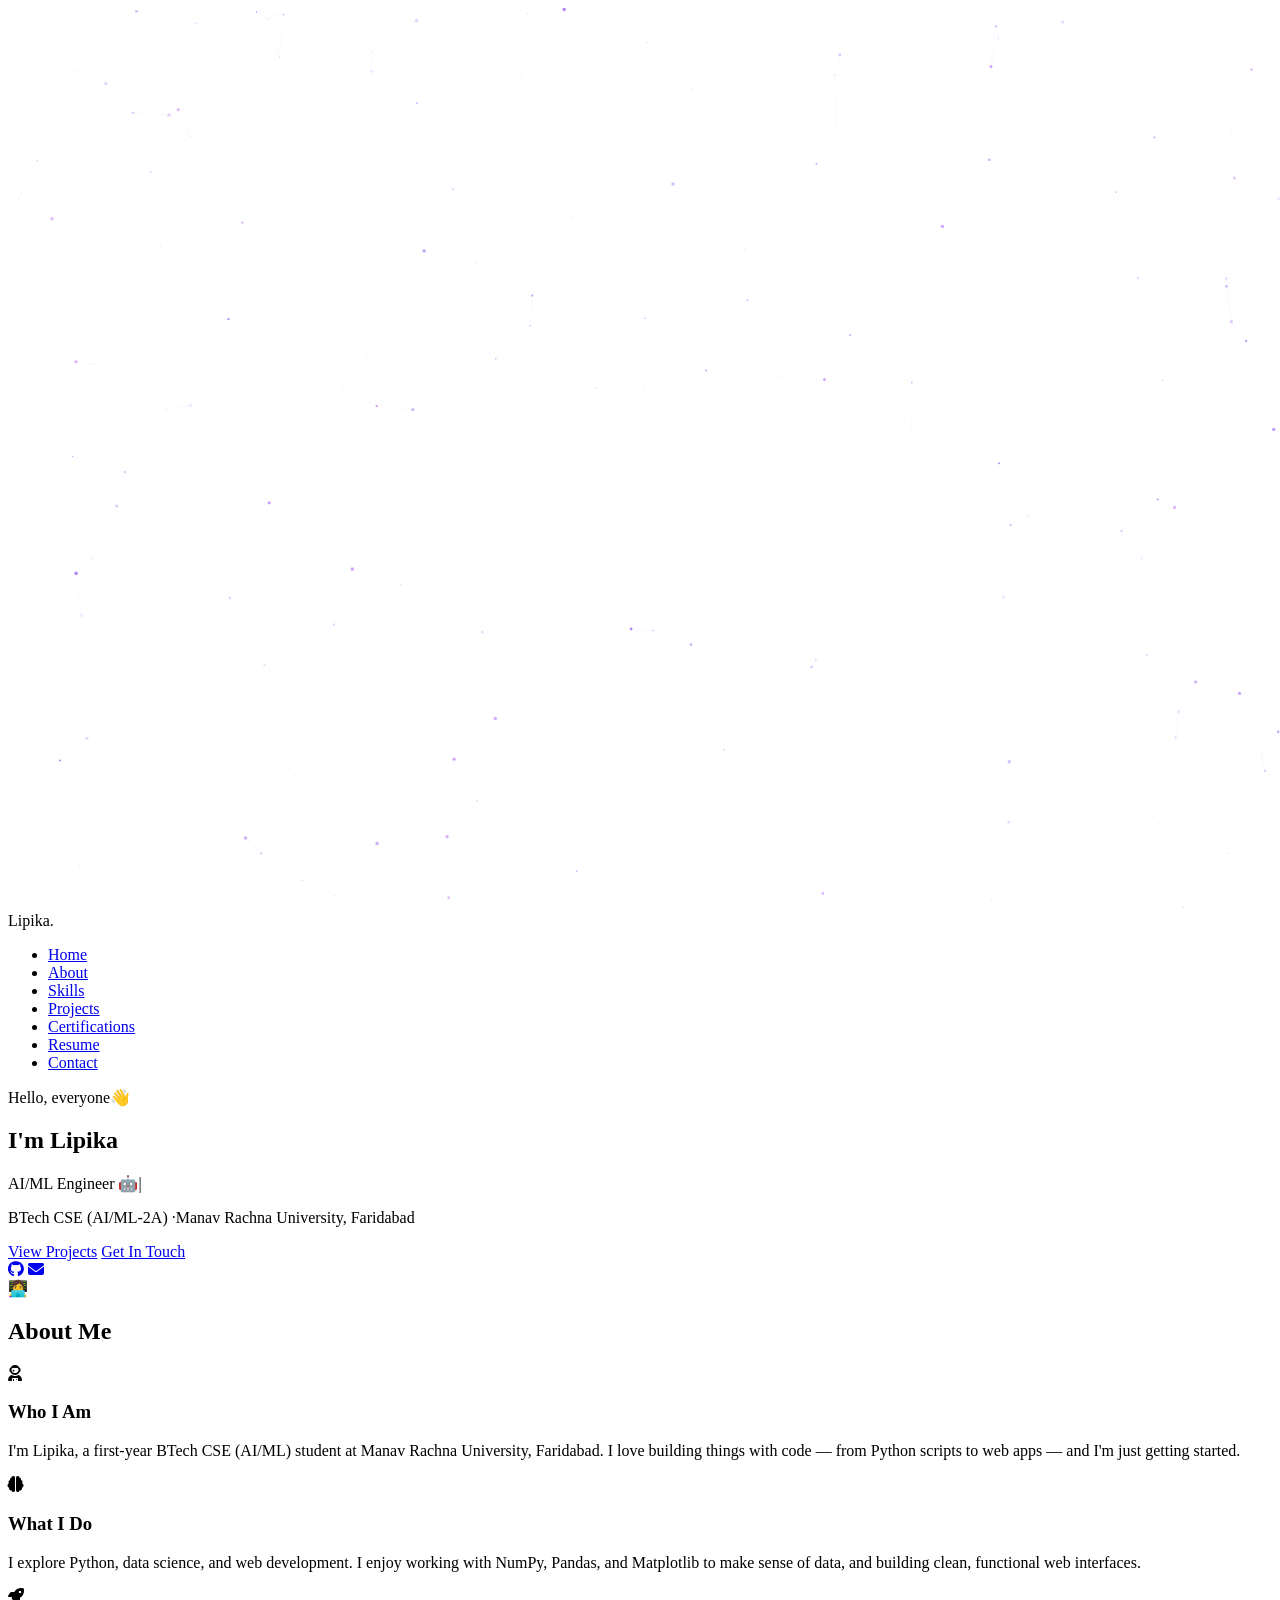
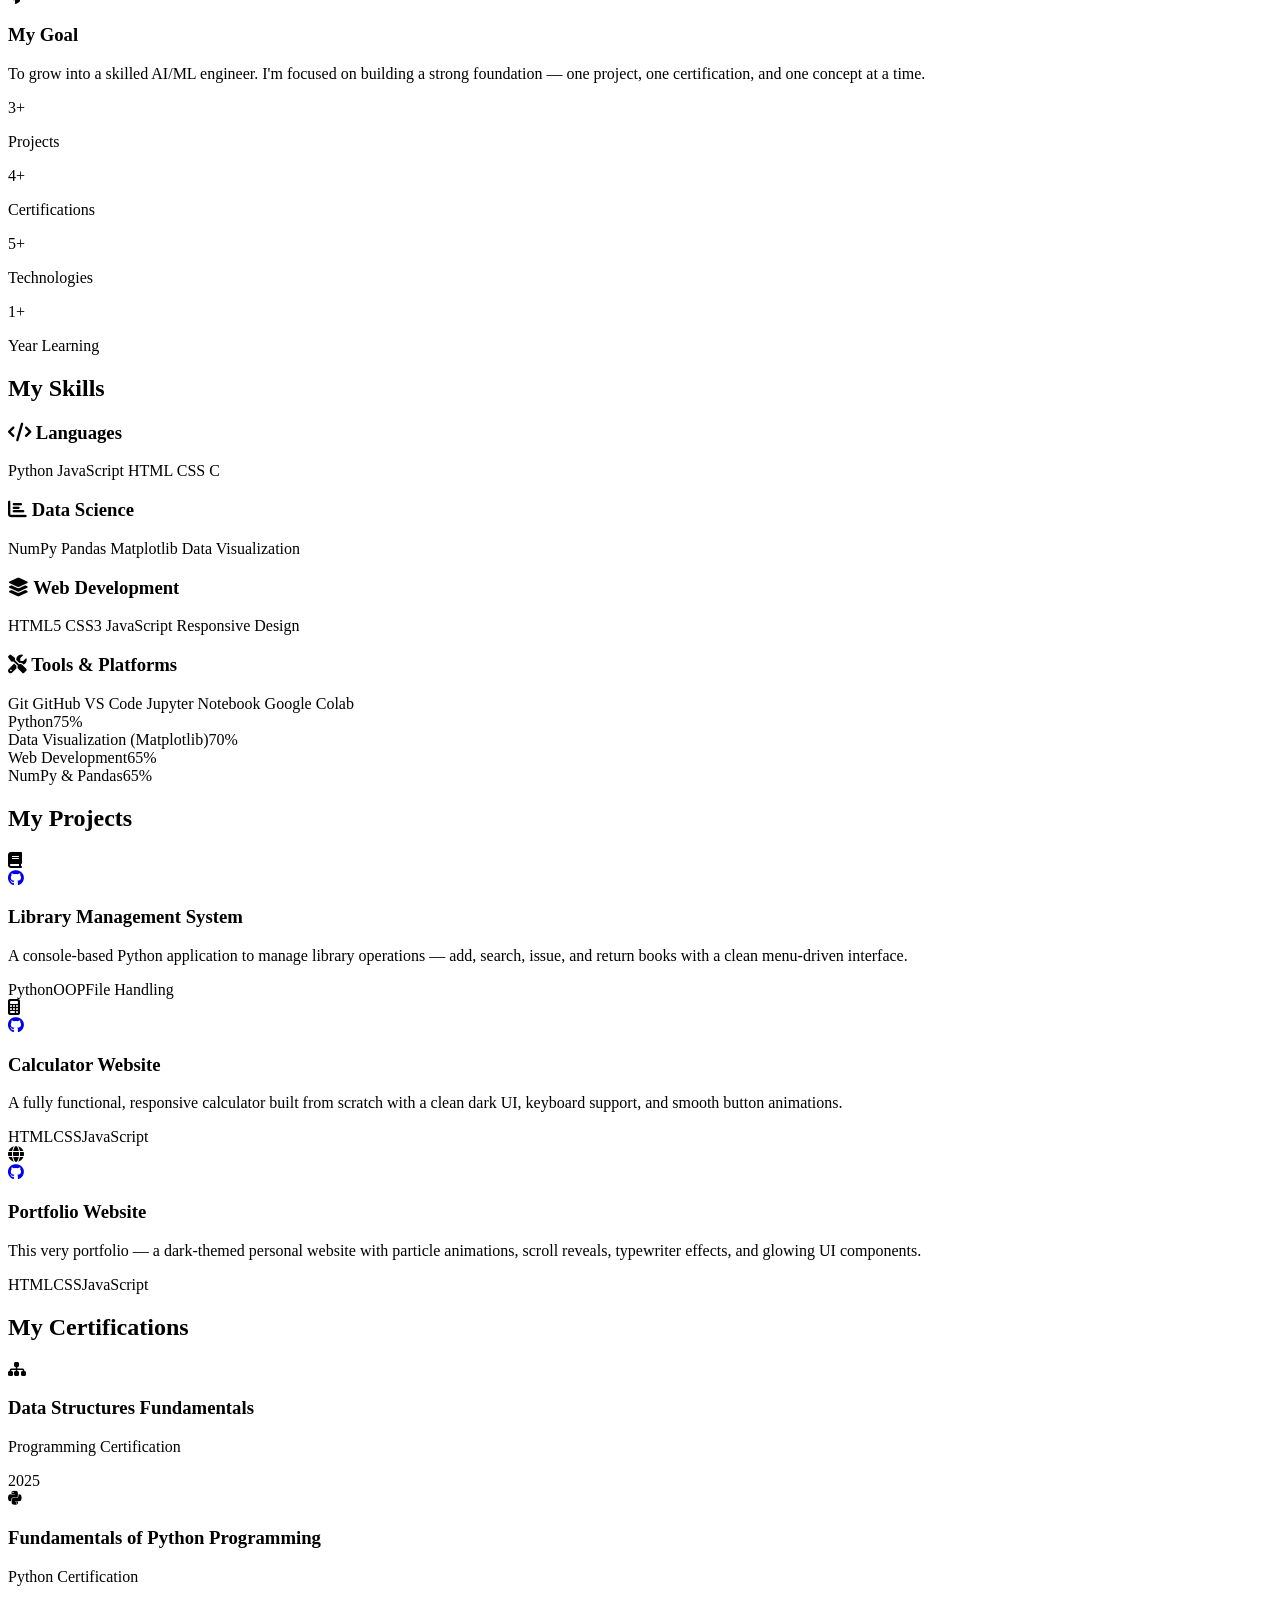
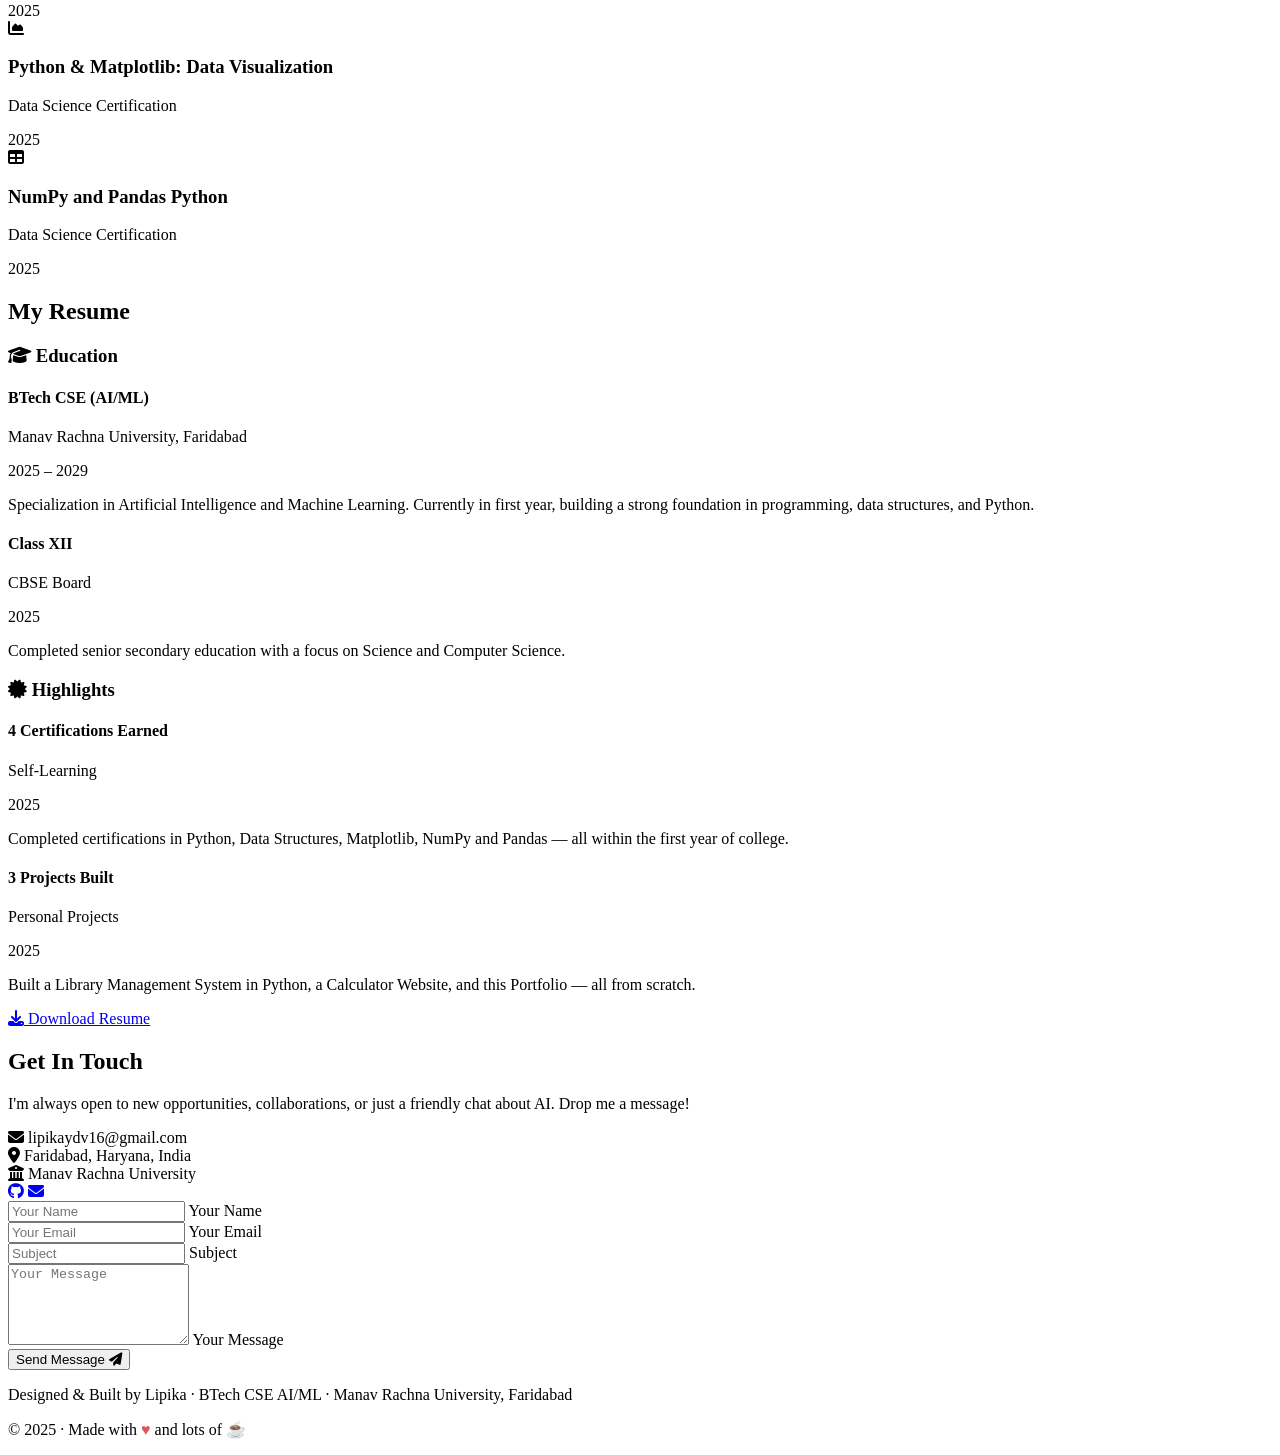
==== index.html.html @ 2e82f887 "Initial portfolio upload" ====
<!DOCTYPE html>
<html lang="en">
<head>
  <meta charset="UTF-8" />
  <meta name="viewport" content="width=device-width, initial-scale=1.0"/>
  <title>Lipika | AI/ML Developer</title>
  <link rel="stylesheet" href="style.css" />
  <link href="https://fonts.googleapis.com/css2?family=Space+Grotesk:wght@300;400;500;600;700&family=Fira+Code:wght@400;500&display=swap" rel="stylesheet"/>
  <link rel="stylesheet" href="https://cdnjs.cloudflare.com/ajax/libs/font-awesome/6.5.0/css/all.min.css"/>
</head>
<body>

  <!-- Particle Background -->
  <canvas id="particles"></canvas>

  <!-- Navbar -->
  <nav id="navbar">
    <div class="nav-logo">Lipika<span class="dot">.</span></div>
    <ul class="nav-links">
      <li><a href="#home">Home</a></li>
      <li><a href="#about">About</a></li>
      <li><a href="#skills">Skills</a></li>
      <li><a href="#projects">Projects</a></li>
      <li><a href="#certifications">Certifications</a></li>
      <li><a href="#resume">Resume</a></li>
      <li><a href="#contact">Contact</a></li>
    </ul>
    <div class="hamburger" id="hamburger">
      <span></span><span></span><span></span>
    </div>
  </nav>

  <!-- Home -->
  <section id="home">
    <div class="home-content">
      <p class="greeting">Hello, everyone👋</p>
      <h1 class="name">I'm <span class="highlight">Lipika</span></h1>
      <div class="typewriter-wrap">
        <span class="typewriter" id="typewriter"></span><span class="cursor">|</span>
      </div>
      <p class="sub-text">BTech CSE (AI/ML-2A) ·Manav Rachna University, Faridabad</p>
      <div class="home-btns">
        <a href="#projects" class="btn btn-glow">View Projects</a>
        <a href="#contact" class="btn btn-outline">Get In Touch</a>
      </div>
      <div class="social-links">
        <a href="https://github.com/lipikaydv-labs" target="_blank" rel="noopener" aria-label="GitHub"><i class="fab fa-github"></i></a>
        <a href="mailto:lipikaydv16@gmail.com" aria-label="Email"><i class="fas fa-envelope"></i></a>
      </div>
    </div>
    <div class="home-visual">
      <div class="avatar-ring">
        <div class="avatar-inner">
          <span class="avatar-emoji">👩‍💻</span>
        </div>
        <div class="orbit orbit-1"><div class="orbit-dot"></div></div>
        <div class="orbit orbit-2"><div class="orbit-dot"></div></div>
        <div class="orbit orbit-3"><div class="orbit-dot"></div></div>
      </div>
    </div>
  </section>

  <!-- About -->
  <section id="about">
    <div class="section-header">
      <h2>About <span class="highlight">Me</span></h2>
      <div class="underline"></div>
    </div>
    <div class="about-grid">
      <div class="about-card glass">
        <div class="about-icon"><i class="fas fa-user-astronaut"></i></div>
        <h3>Who I Am</h3>
        <p>I'm Lipika, a first-year BTech CSE (AI/ML) student at Manav Rachna University, Faridabad. I love building things with code — from Python scripts to web apps — and I'm just getting started.</p>
      </div>
      <div class="about-card glass">
        <div class="about-icon"><i class="fas fa-brain"></i></div>
        <h3>What I Do</h3>
        <p>I explore Python, data science, and web development. I enjoy working with NumPy, Pandas, and Matplotlib to make sense of data, and building clean, functional web interfaces.</p>
      </div>
      <div class="about-card glass">
        <div class="about-icon"><i class="fas fa-rocket"></i></div>
        <h3>My Goal</h3>
        <p>To grow into a skilled AI/ML engineer. I'm focused on building a strong foundation — one project, one certification, and one concept at a time.</p>
      </div>
    </div>
    <div class="stats-row">
      <div class="stat-item">
        <span class="stat-num" data-target="3">0</span><span>+</span>
        <p>Projects</p>
      </div>
      <div class="stat-item">
        <span class="stat-num" data-target="4">0</span><span>+</span>
        <p>Certifications</p>
      </div>
      <div class="stat-item">
        <span class="stat-num" data-target="5">0</span><span>+</span>
        <p>Technologies</p>
      </div>
      <div class="stat-item">
        <span class="stat-num" data-target="1">0</span><span>+</span>
        <p>Year Learning</p>
      </div>
    </div>
  </section>

  <!-- Skills -->
  <section id="skills">
    <div class="section-header">
      <h2>My <span class="highlight">Skills</span></h2>
      <div class="underline"></div>
    </div>
    <div class="skills-container">
      <div class="skill-category glass">
        <h3><i class="fas fa-code"></i> Languages</h3>
        <div class="skill-tags">
          <span class="tag">Python</span>
          <span class="tag">JavaScript</span>
          <span class="tag">HTML</span>
          <span class="tag">CSS</span>
          <span class="tag">C</span>
        </div>
      </div>
      <div class="skill-category glass">
        <h3><i class="fas fa-chart-bar"></i> Data Science</h3>
        <div class="skill-tags">
          <span class="tag">NumPy</span>
          <span class="tag">Pandas</span>
          <span class="tag">Matplotlib</span>
          <span class="tag">Data Visualization</span>
        </div>
      </div>
      <div class="skill-category glass">
        <h3><i class="fas fa-layer-group"></i> Web Development</h3>
        <div class="skill-tags">
          <span class="tag">HTML5</span>
          <span class="tag">CSS3</span>
          <span class="tag">JavaScript</span>
          <span class="tag">Responsive Design</span>
        </div>
      </div>
      <div class="skill-category glass">
        <h3><i class="fas fa-tools"></i> Tools & Platforms</h3>
        <div class="skill-tags">
          <span class="tag">Git</span>
          <span class="tag">GitHub</span>
          <span class="tag">VS Code</span>
          <span class="tag">Jupyter Notebook</span>
          <span class="tag">Google Colab</span>
        </div>
      </div>
    </div>
    <div class="skill-bars">
      <div class="bar-item">
        <div class="bar-label"><span>Python</span><span>75%</span></div>
        <div class="bar-track"><div class="bar-fill" data-width="75"></div></div>
      </div>
      <div class="bar-item">
        <div class="bar-label"><span>Data Visualization (Matplotlib)</span><span>70%</span></div>
        <div class="bar-track"><div class="bar-fill" data-width="70"></div></div>
      </div>
      <div class="bar-item">
        <div class="bar-label"><span>Web Development</span><span>65%</span></div>
        <div class="bar-track"><div class="bar-fill" data-width="65"></div></div>
      </div>
      <div class="bar-item">
        <div class="bar-label"><span>NumPy & Pandas</span><span>65%</span></div>
        <div class="bar-track"><div class="bar-fill" data-width="65"></div></div>
      </div>
    </div>
  </section>

  <!-- Projects -->
  <section id="projects">
    <div class="section-header">
      <h2>My <span class="highlight">Projects</span></h2>
      <div class="underline"></div>
    </div>
    <div class="projects-grid">

      <div class="project-card glass">
        <div class="project-top">
          <i class="fas fa-book project-icon"></i>
          <div class="project-links">
            <a href="https://github.com/lipikaydv-labs" target="_blank" rel="noopener" aria-label="GitHub"><i class="fab fa-github"></i></a>
          </div>
        </div>
        <h3>Library Management System</h3>
        <p>A console-based Python application to manage library operations — add, search, issue, and return books with a clean menu-driven interface.</p>
        <div class="project-tags">
          <span>Python</span><span>OOP</span><span>File Handling</span>
        </div>
      </div>

      <div class="project-card glass">
        <div class="project-top">
          <i class="fas fa-calculator project-icon"></i>
          <div class="project-links">
            <a href="https://github.com/lipikaydv-labs" target="_blank" rel="noopener" aria-label="GitHub"><i class="fab fa-github"></i></a>
          </div>
        </div>
        <h3>Calculator Website</h3>
        <p>A fully functional, responsive calculator built from scratch with a clean dark UI, keyboard support, and smooth button animations.</p>
        <div class="project-tags">
          <span>HTML</span><span>CSS</span><span>JavaScript</span>
        </div>
      </div>

      <div class="project-card glass">
        <div class="project-top">
          <i class="fas fa-globe project-icon"></i>
          <div class="project-links">
            <a href="https://github.com/lipikaydv-labs" target="_blank" rel="noopener" aria-label="GitHub"><i class="fab fa-github"></i></a>
          </div>
        </div>
        <h3>Portfolio Website</h3>
        <p>This very portfolio — a dark-themed personal website with particle animations, scroll reveals, typewriter effects, and glowing UI components.</p>
        <div class="project-tags">
          <span>HTML</span><span>CSS</span><span>JavaScript</span>
        </div>
      </div>

    </div>
  </section>

  <!-- Certifications -->
  <section id="certifications">
    <div class="section-header">
      <h2>My <span class="highlight">Certifications</span></h2>
      <div class="underline"></div>
    </div>
    <div class="cert-grid">

      <div class="cert-card glass">
        <div class="cert-badge"><i class="fas fa-sitemap"></i></div>
        <div class="cert-info">
          <h3>Data Structures Fundamentals</h3>
          <p>Programming Certification</p>
          <span class="cert-year">2025</span>
        </div>
      </div>

      <div class="cert-card glass">
        <div class="cert-badge"><i class="fab fa-python"></i></div>
        <div class="cert-info">
          <h3>Fundamentals of Python Programming</h3>
          <p>Python Certification</p>
          <span class="cert-year">2025</span>
        </div>
      </div>

      <div class="cert-card glass">
        <div class="cert-badge"><i class="fas fa-chart-area"></i></div>
        <div class="cert-info">
          <h3>Python & Matplotlib: Data Visualization</h3>
          <p>Data Science Certification</p>
          <span class="cert-year">2025</span>
        </div>
      </div>

      <div class="cert-card glass">
        <div class="cert-badge"><i class="fas fa-table"></i></div>
        <div class="cert-info">
          <h3>NumPy and Pandas Python</h3>
          <p>Data Science Certification</p>
          <span class="cert-year">2025</span>
        </div>
      </div>

    </div>
  </section>

  <!-- Resume -->
  <section id="resume">
    <div class="section-header">
      <h2>My <span class="highlight">Resume</span></h2>
      <div class="underline"></div>
    </div>
    <div class="resume-content">
      <div class="resume-col">
        <h3 class="resume-col-title"><i class="fas fa-graduation-cap"></i> Education</h3>
        <div class="timeline">
          <div class="timeline-item glass">
            <div class="timeline-dot"></div>
            <h4>BTech CSE (AI/ML)</h4>
            <p class="timeline-place">Manav Rachna University, Faridabad</p>
            <span class="timeline-year">2025 – 2029</span>
            <p>Specialization in Artificial Intelligence and Machine Learning. Currently in first year, building a strong foundation in programming, data structures, and Python.</p>
          </div>
          <div class="timeline-item glass">
            <div class="timeline-dot"></div>
            <h4>Class XII</h4>
            <p class="timeline-place">CBSE Board</p>
            <span class="timeline-year">2025</span>
            <p>Completed senior secondary education with a focus on Science and Computer Science.</p>
          </div>
        </div>
      </div>
      <div class="resume-col">
        <h3 class="resume-col-title"><i class="fas fa-certificate"></i> Highlights</h3>
        <div class="timeline">
          <div class="timeline-item glass">
            <div class="timeline-dot"></div>
            <h4>4 Certifications Earned</h4>
            <p class="timeline-place">Self-Learning</p>
            <span class="timeline-year">2025</span>
            <p>Completed certifications in Python, Data Structures, Matplotlib, NumPy and Pandas — all within the first year of college.</p>
          </div>
          <div class="timeline-item glass">
            <div class="timeline-dot"></div>
            <h4>3 Projects Built</h4>
            <p class="timeline-place">Personal Projects</p>
            <span class="timeline-year">2025</span>
            <p>Built a Library Management System in Python, a Calculator Website, and this Portfolio — all from scratch.</p>
          </div>
        </div>
      </div>
    </div>
    <div class="resume-download">
      <a href="#" class="btn btn-glow"><i class="fas fa-download"></i> Download Resume</a>
    </div>
  </section>

  <!-- Contact -->
  <section id="contact">
    <div class="section-header">
      <h2>Get In <span class="highlight">Touch</span></h2>
      <div class="underline"></div>
    </div>
    <div class="contact-wrapper">
      <div class="contact-info">
        <p class="contact-intro">I'm always open to new opportunities, collaborations, or just a friendly chat about AI. Drop me a message!</p>
        <div class="contact-items">
          <div class="contact-item glass">
            <i class="fas fa-envelope"></i>
            <span>lipikaydv16@gmail.com</span>
          </div>
          <div class="contact-item glass">
            <i class="fas fa-map-marker-alt"></i>
            <span>Faridabad, Haryana, India</span>
          </div>
          <div class="contact-item glass">
            <i class="fas fa-university"></i>
            <span>Manav Rachna University</span>
          </div>
        </div>
        <div class="contact-socials">
          <a href="https://github.com/lipikaydv-labs" target="_blank" rel="noopener" class="social-btn" aria-label="GitHub"><i class="fab fa-github"></i></a>
          <a href="mailto:lipikaydv16@gmail.com" class="social-btn" aria-label="Email"><i class="fas fa-envelope"></i></a>
        </div>
      </div>
      <form class="contact-form glass" id="contactForm">
        <div class="form-group">
          <input type="text" placeholder="Your Name" required />
          <label>Your Name</label>
        </div>
        <div class="form-group">
          <input type="email" placeholder="Your Email" required />
          <label>Your Email</label>
        </div>
        <div class="form-group">
          <input type="text" placeholder="Subject" />
          <label>Subject</label>
        </div>
        <div class="form-group">
          <textarea rows="5" placeholder="Your Message" required></textarea>
          <label>Your Message</label>
        </div>
        <button type="submit" class="btn btn-glow full-width">Send Message <i class="fas fa-paper-plane"></i></button>
      </form>
    </div>
  </section>

  <!-- Footer -->
  <footer>
    <p>Designed & Built by <span class="highlight">Lipika</span> · BTech CSE AI/ML · Manav Rachna University, Faridabad</p>
    <p class="footer-sub">© 2025 · Made with <span style="color:#e25555">♥</span> and lots of ☕</p>
  </footer>

  <script src="script.js"></script>
</body>
</html>
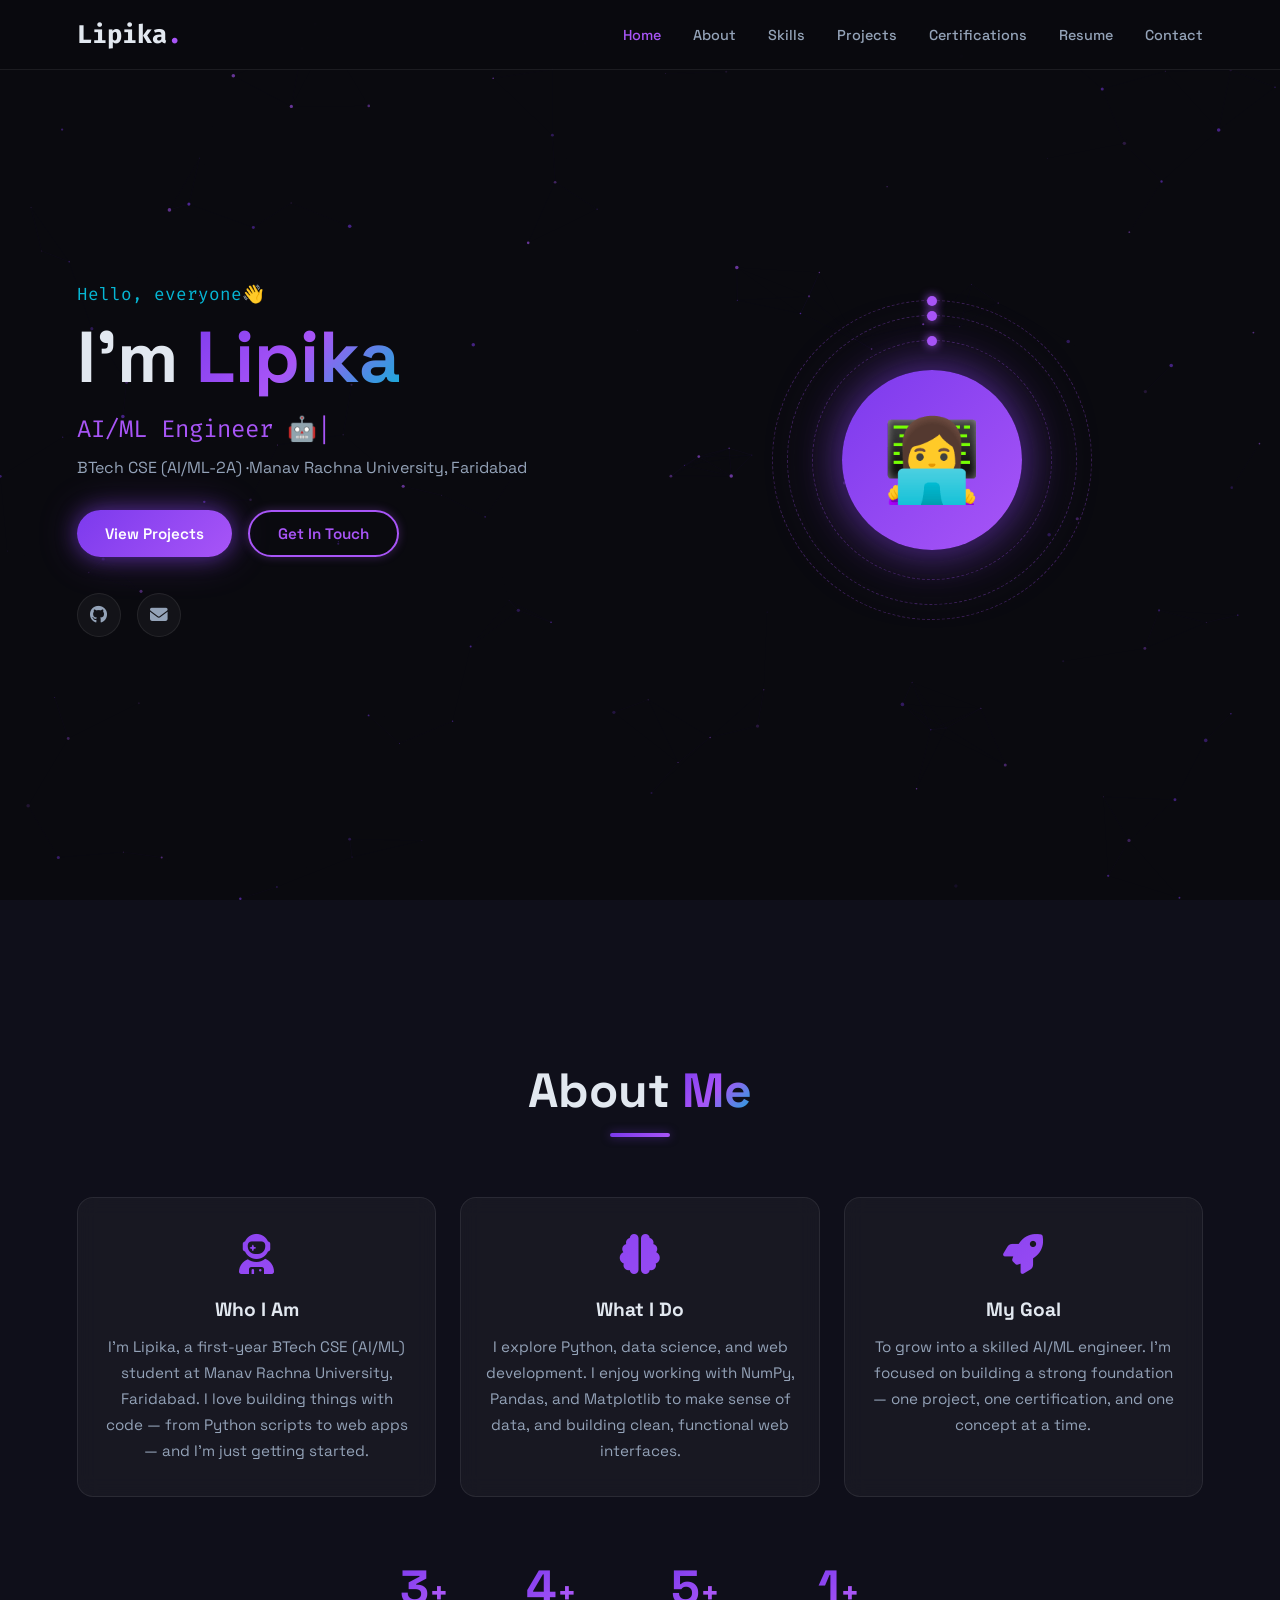
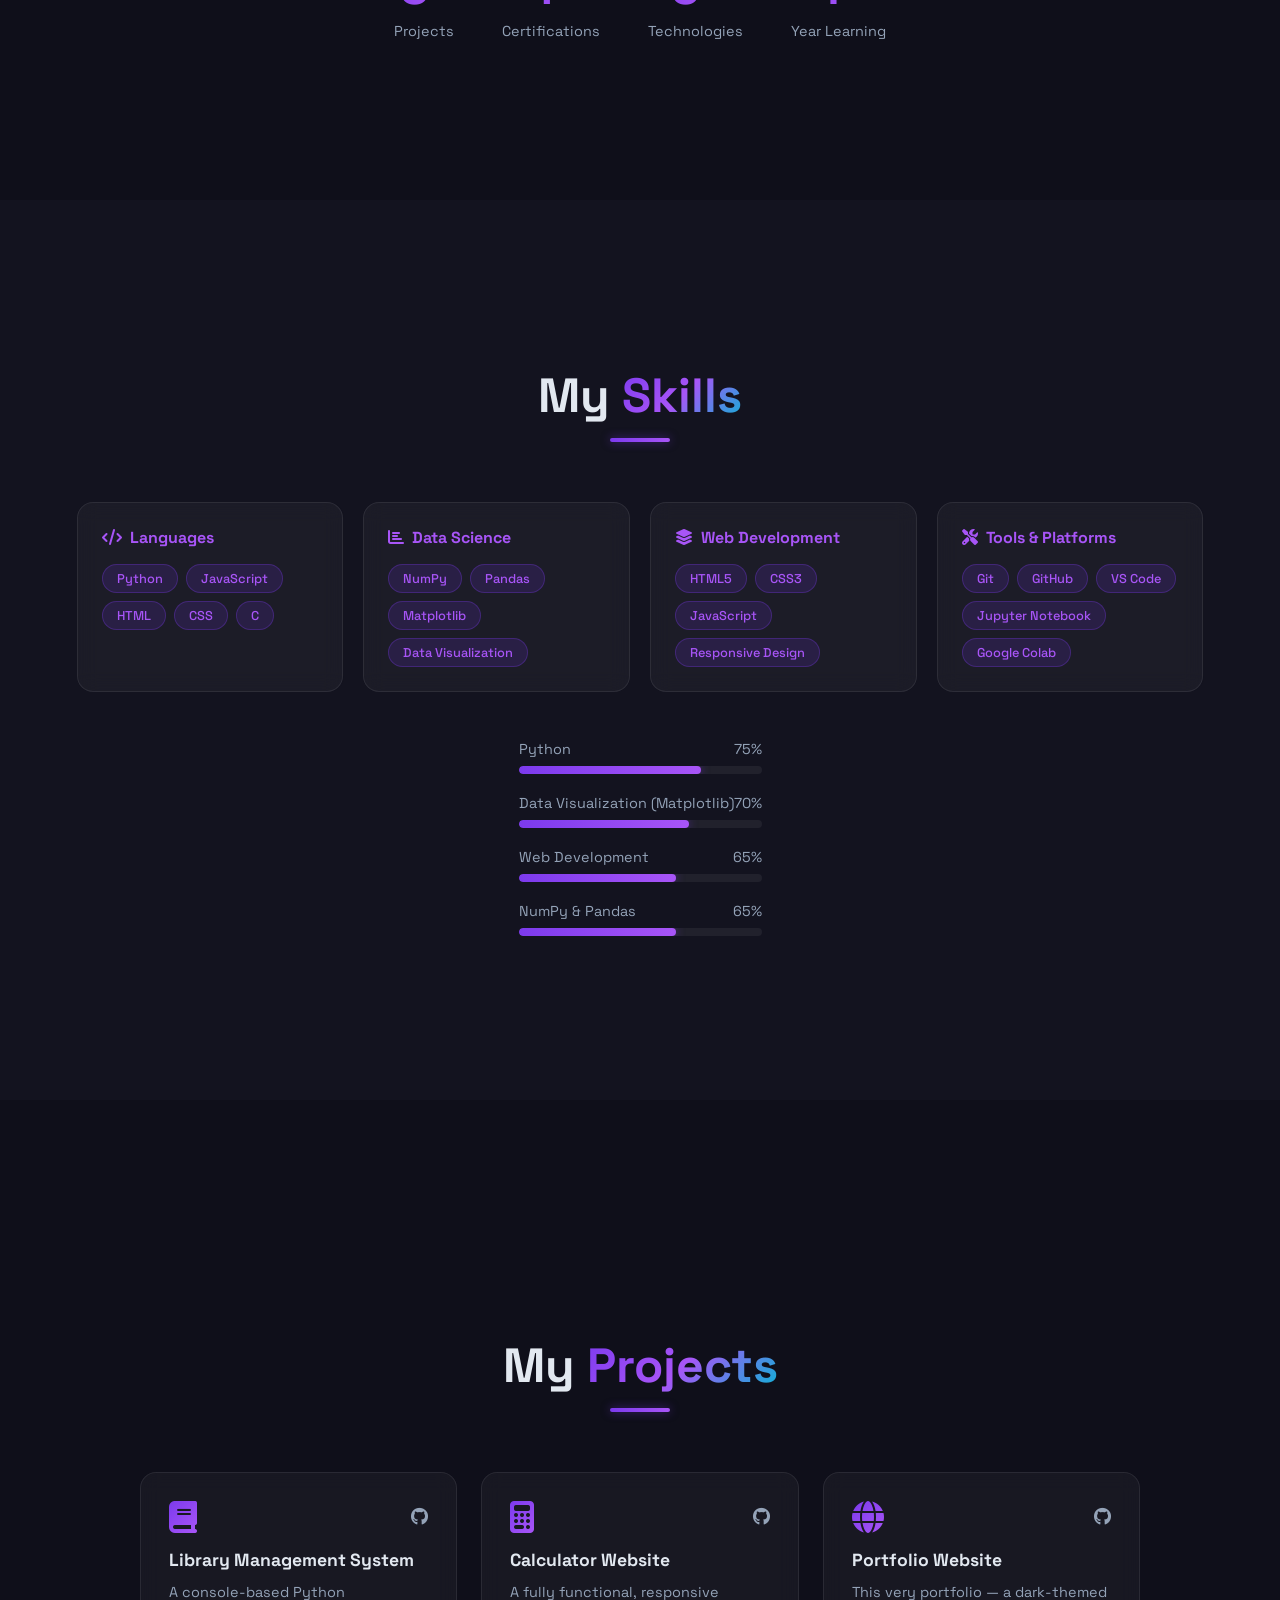
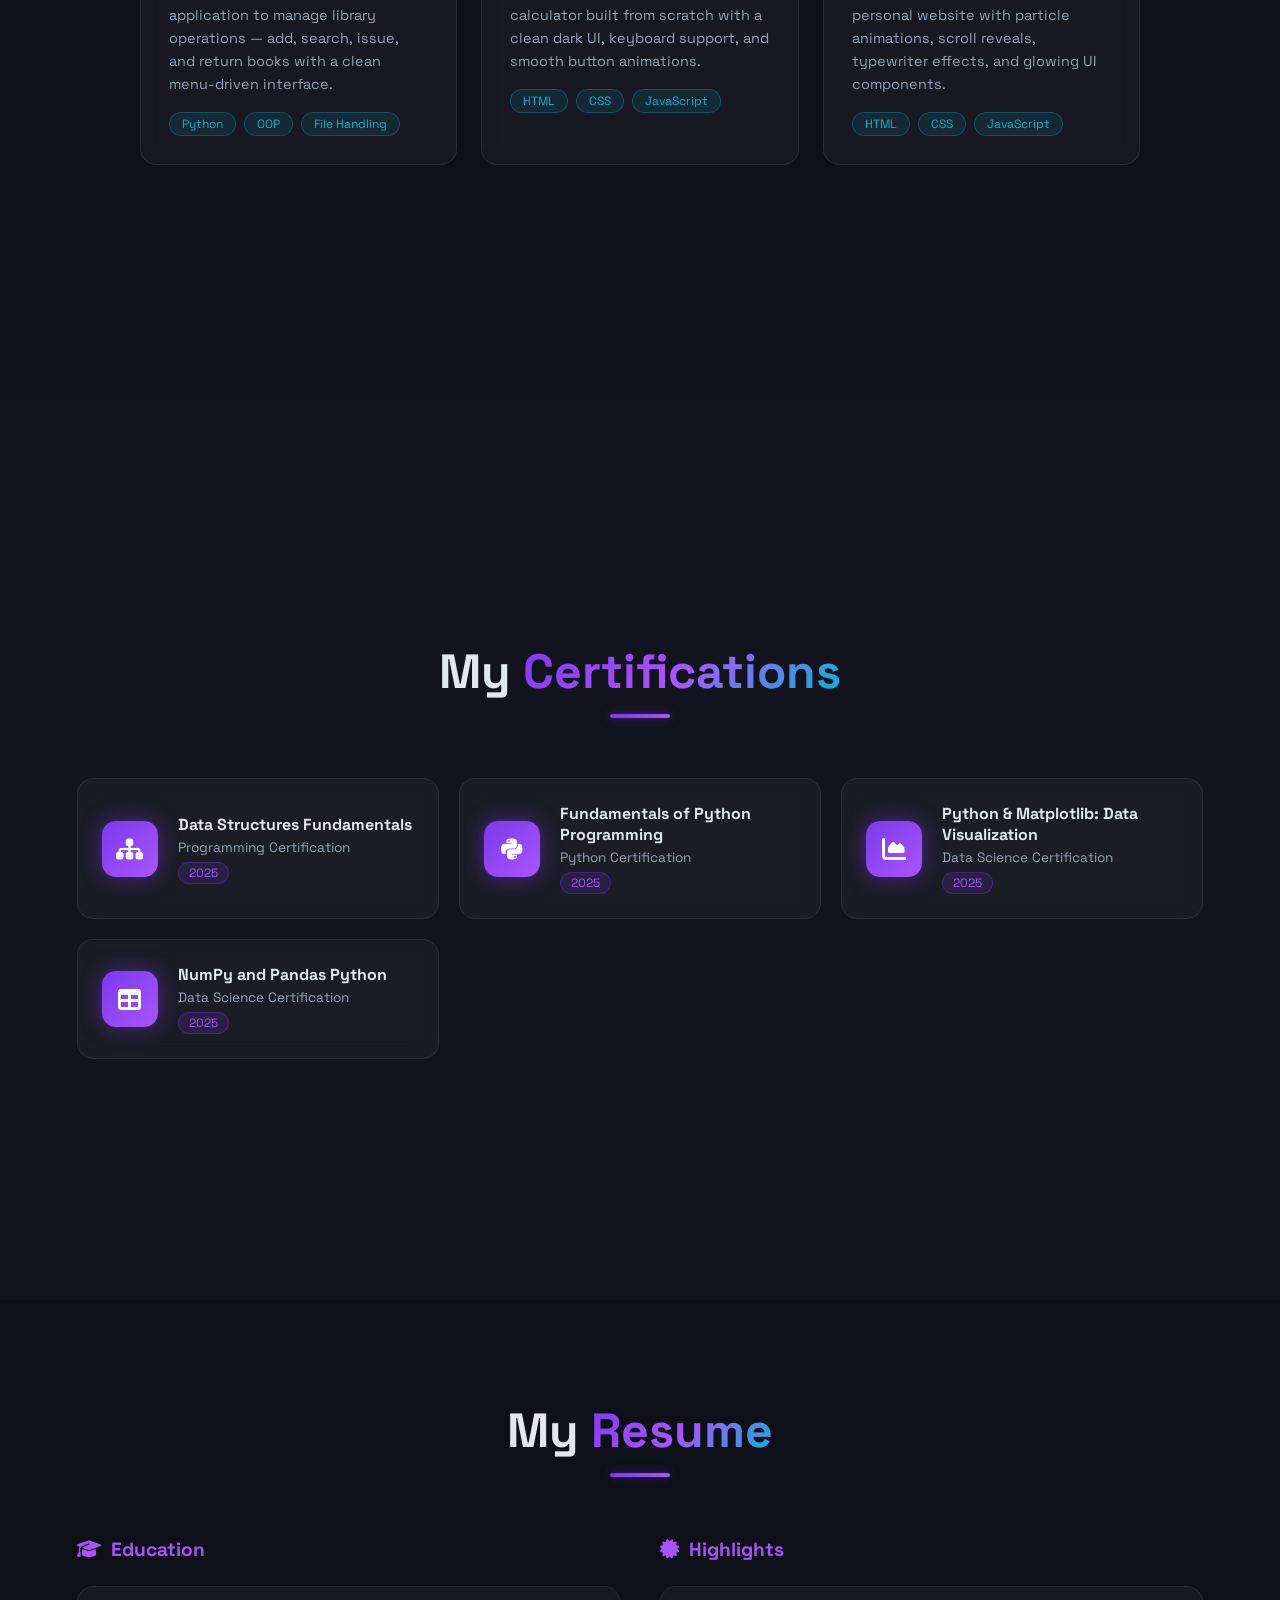
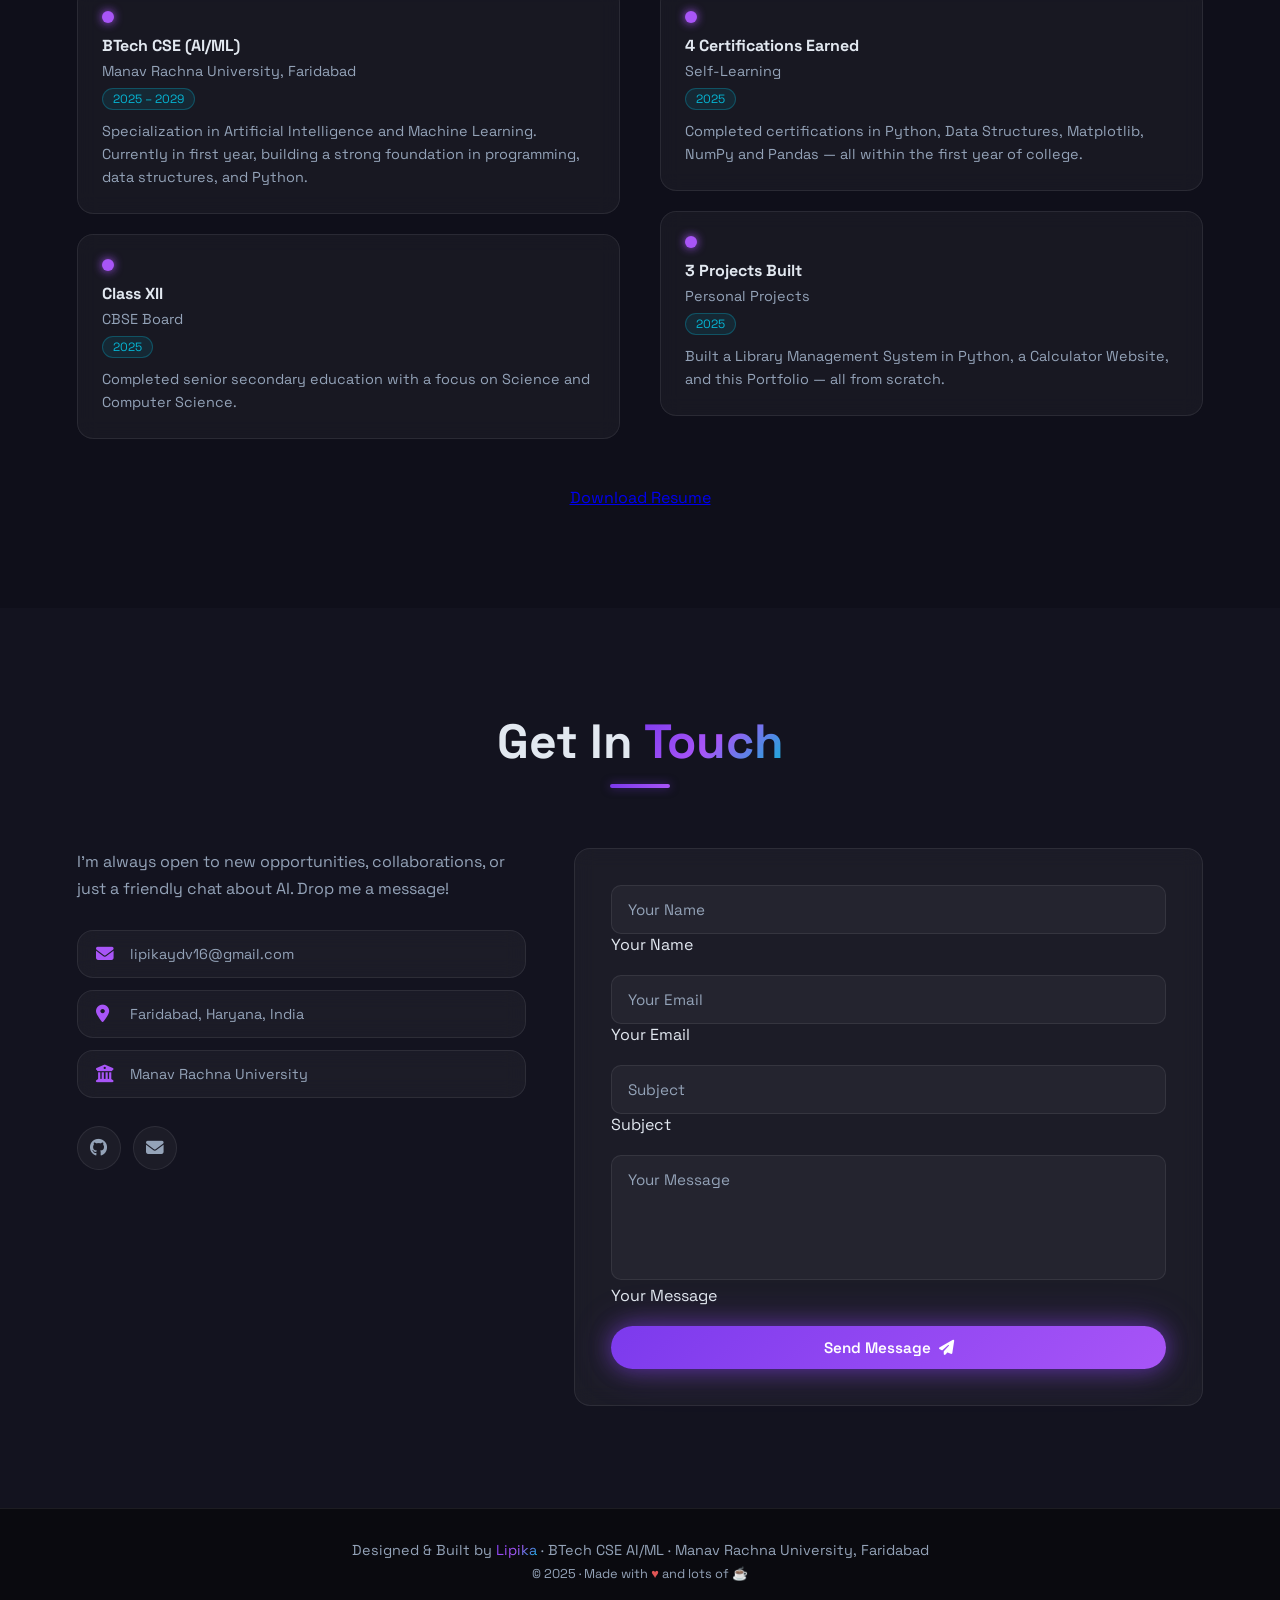
==== commit ea9ac021: "first commit" ====
--- a/index.html.html
+++ b/index.html.html
@@ -316,7 +316,7 @@
       </div>
     </div>
     <div class="resume-download">
-      <a href="#" class="btn btn-glow"><i class="fas fa-download"></i> Download Resume</a>
+     <a href="Lipika.resume.pdf" download>Download Resume</a>
     </div>
   </section>
 
--- a/style.css
+++ b/style.css
@@ -0,0 +1,796 @@
+/* ===== RESET & BASE ===== */
+*, *::before, *::after { margin: 0; padding: 0; box-sizing: border-box; }
+
+:root {
+  --bg: #0a0a0f;
+  --bg2: #0f0f1a;
+  --bg3: #13131f;
+  --accent: #7c3aed;
+  --accent2: #a855f7;
+  --accent3: #06b6d4;
+  --glow: rgba(124, 58, 237, 0.5);
+  --glow2: rgba(168, 85, 247, 0.3);
+  --text: #e2e8f0;
+  --text-muted: #94a3b8;
+  --glass: rgba(255,255,255,0.04);
+  --glass-border: rgba(255,255,255,0.08);
+  --radius: 16px;
+}
+
+html { scroll-behavior: smooth; }
+
+body {
+  font-family: 'Space Grotesk', sans-serif;
+  background: var(--bg);
+  color: var(--text);
+  overflow-x: hidden;
+}
+
+#particles {
+  position: fixed;
+  top: 0; left: 0;
+  width: 100%; height: 100%;
+  z-index: 0;
+  pointer-events: none;
+}
+
+section {
+  position: relative;
+  z-index: 1;
+  padding: 100px 6%;
+  min-height: 100vh;
+  display: flex;
+  flex-direction: column;
+  justify-content: center;
+}
+
+/* ===== SCROLLBAR ===== */
+::-webkit-scrollbar { width: 6px; }
+::-webkit-scrollbar-track { background: var(--bg); }
+::-webkit-scrollbar-thumb { background: var(--accent); border-radius: 3px; }
+
+/* ===== NAVBAR ===== */
+#navbar {
+  position: fixed;
+  top: 0; left: 0; right: 0;
+  z-index: 1000;
+  display: flex;
+  align-items: center;
+  justify-content: space-between;
+  padding: 18px 6%;
+  background: rgba(10,10,15,0.85);
+  backdrop-filter: blur(20px);
+  border-bottom: 1px solid var(--glass-border);
+  transition: all 0.3s;
+}
+
+#navbar.scrolled {
+  padding: 12px 6%;
+  box-shadow: 0 4px 30px rgba(124,58,237,0.15);
+}
+
+.nav-logo {
+  font-size: 1.6rem;
+  font-weight: 700;
+  color: var(--text);
+  font-family: 'Fira Code', monospace;
+}
+
+.dot { color: var(--accent2); }
+
+.nav-links {
+  display: flex;
+  list-style: none;
+  gap: 2rem;
+}
+
+.nav-links a {
+  color: var(--text-muted);
+  text-decoration: none;
+  font-size: 0.9rem;
+  font-weight: 500;
+  transition: color 0.3s;
+  position: relative;
+}
+
+.nav-links a::after {
+  content: '';
+  position: absolute;
+  bottom: -4px; left: 0;
+  width: 0; height: 2px;
+  background: var(--accent2);
+  transition: width 0.3s;
+  border-radius: 2px;
+}
+
+.nav-links a:hover { color: var(--accent2); }
+.nav-links a:hover::after { width: 100%; }
+
+.hamburger {
+  display: none;
+  flex-direction: column;
+  gap: 5px;
+  cursor: pointer;
+}
+
+.hamburger span {
+  display: block;
+  width: 24px; height: 2px;
+  background: var(--text);
+  border-radius: 2px;
+  transition: all 0.3s;
+}
+
+/* ===== GLASS ===== */
+.glass {
+  background: var(--glass);
+  border: 1px solid var(--glass-border);
+  backdrop-filter: blur(10px);
+  border-radius: var(--radius);
+}
+
+/* ===== BUTTONS ===== */
+.btn {
+  display: inline-flex;
+  align-items: center;
+  gap: 8px;
+  padding: 12px 28px;
+  border-radius: 50px;
+  font-size: 0.95rem;
+  font-weight: 600;
+  text-decoration: none;
+  cursor: pointer;
+  border: none;
+  transition: all 0.3s;
+  font-family: 'Space Grotesk', sans-serif;
+}
+
+.btn-glow {
+  background: linear-gradient(135deg, var(--accent), var(--accent2));
+  color: #fff;
+  box-shadow: 0 0 20px var(--glow), 0 0 40px var(--glow2);
+}
+
+.btn-glow:hover {
+  transform: translateY(-2px);
+  box-shadow: 0 0 30px var(--glow), 0 0 60px var(--glow2), 0 8px 25px rgba(0,0,0,0.3);
+}
+
+.btn-outline {
+  background: transparent;
+  color: var(--accent2);
+  border: 2px solid var(--accent2);
+  box-shadow: 0 0 10px var(--glow2);
+}
+
+.btn-outline:hover {
+  background: var(--accent2);
+  color: #fff;
+  transform: translateY(-2px);
+  box-shadow: 0 0 25px var(--glow2);
+}
+
+.full-width { width: 100%; justify-content: center; }
+
+/* ===== SECTION HEADER ===== */
+.section-header {
+  text-align: center;
+  margin-bottom: 60px;
+}
+
+.section-header h2 {
+  font-size: clamp(2rem, 4vw, 3rem);
+  font-weight: 700;
+  margin-bottom: 12px;
+}
+
+.highlight {
+  background: linear-gradient(135deg, var(--accent), var(--accent2), var(--accent3));
+  -webkit-background-clip: text;
+  -webkit-text-fill-color: transparent;
+  background-clip: text;
+}
+
+.underline {
+  width: 60px; height: 4px;
+  background: linear-gradient(90deg, var(--accent), var(--accent2));
+  margin: 0 auto;
+  border-radius: 2px;
+  box-shadow: 0 0 10px var(--glow);
+}
+
+/* ===== HOME ===== */
+#home {
+  flex-direction: row;
+  align-items: center;
+  justify-content: space-between;
+  gap: 40px;
+  padding-top: 120px;
+}
+
+.home-content { flex: 1; max-width: 600px; }
+
+.greeting {
+  font-size: 1.1rem;
+  color: var(--accent3);
+  font-family: 'Fira Code', monospace;
+  margin-bottom: 12px;
+  animation: fadeInUp 0.6s ease both;
+}
+
+.name {
+  font-size: clamp(2.5rem, 6vw, 4.5rem);
+  font-weight: 700;
+  line-height: 1.1;
+  margin-bottom: 16px;
+  animation: fadeInUp 0.7s ease both;
+}
+
+.typewriter-wrap {
+  font-size: clamp(1.1rem, 2.5vw, 1.5rem);
+  color: var(--accent2);
+  font-family: 'Fira Code', monospace;
+  margin-bottom: 12px;
+  min-height: 2rem;
+  animation: fadeInUp 0.8s ease both;
+}
+
+.cursor {
+  animation: blink 1s infinite;
+  color: var(--accent2);
+}
+
+@keyframes blink { 0%,100%{opacity:1} 50%{opacity:0} }
+
+.sub-text {
+  color: var(--text-muted);
+  font-size: 1rem;
+  margin-bottom: 32px;
+  animation: fadeInUp 0.9s ease both;
+}
+
+.home-btns {
+  display: flex;
+  gap: 16px;
+  flex-wrap: wrap;
+  margin-bottom: 36px;
+  animation: fadeInUp 1s ease both;
+}
+
+.social-links {
+  display: flex;
+  gap: 16px;
+  animation: fadeInUp 1.1s ease both;
+}
+
+.social-links a {
+  width: 44px; height: 44px;
+  border-radius: 50%;
+  border: 1px solid var(--glass-border);
+  background: var(--glass);
+  display: flex;
+  align-items: center;
+  justify-content: center;
+  color: var(--text-muted);
+  font-size: 1.1rem;
+  text-decoration: none;
+  transition: all 0.3s;
+}
+
+.social-links a:hover {
+  border-color: var(--accent2);
+  color: var(--accent2);
+  box-shadow: 0 0 15px var(--glow2);
+  transform: translateY(-3px);
+}
+
+/* ===== AVATAR ===== */
+.home-visual {
+  flex: 1;
+  display: flex;
+  justify-content: center;
+  align-items: center;
+  animation: fadeInRight 1s ease both;
+}
+
+.avatar-ring {
+  position: relative;
+  width: 320px; height: 320px;
+  display: flex;
+  align-items: center;
+  justify-content: center;
+}
+
+.avatar-inner {
+  width: 180px; height: 180px;
+  border-radius: 50%;
+  background: linear-gradient(135deg, var(--accent), var(--accent2));
+  display: flex;
+  align-items: center;
+  justify-content: center;
+  font-size: 5rem;
+  box-shadow: 0 0 40px var(--glow), 0 0 80px var(--glow2);
+  z-index: 2;
+  animation: float 4s ease-in-out infinite;
+}
+
+@keyframes float {
+  0%,100%{transform:translateY(0)} 50%{transform:translateY(-15px)}
+}
+
+.orbit {
+  position: absolute;
+  border-radius: 50%;
+  border: 1px dashed rgba(168,85,247,0.3);
+  animation: spin linear infinite;
+}
+
+.orbit-1 { width: 240px; height: 240px; animation-duration: 8s; }
+.orbit-2 { width: 290px; height: 290px; animation-duration: 12s; animation-direction: reverse; }
+.orbit-3 { width: 320px; height: 320px; animation-duration: 16s; }
+
+@keyframes spin { from{transform:rotate(0deg)} to{transform:rotate(360deg)} }
+
+.orbit-dot {
+  width: 10px; height: 10px;
+  border-radius: 50%;
+  background: var(--accent2);
+  position: absolute;
+  top: -5px; left: 50%;
+  transform: translateX(-50%);
+  box-shadow: 0 0 10px var(--accent2);
+}
+
+/* ===== ABOUT ===== */
+#about { background: var(--bg2); }
+
+.about-grid {
+  display: grid;
+  grid-template-columns: repeat(auto-fit, minmax(260px, 1fr));
+  gap: 24px;
+  margin-bottom: 60px;
+}
+
+.about-card {
+  padding: 32px 24px;
+  text-align: center;
+  transition: transform 0.3s, box-shadow 0.3s;
+}
+
+.about-card:hover {
+  transform: translateY(-8px);
+  box-shadow: 0 20px 40px rgba(124,58,237,0.2);
+}
+
+.about-icon {
+  font-size: 2.5rem;
+  margin-bottom: 16px;
+  background: linear-gradient(135deg, var(--accent), var(--accent2));
+  -webkit-background-clip: text;
+  -webkit-text-fill-color: transparent;
+  background-clip: text;
+}
+
+.about-card h3 { font-size: 1.2rem; margin-bottom: 12px; }
+.about-card p { color: var(--text-muted); line-height: 1.7; font-size: 0.95rem; }
+
+.stats-row {
+  display: flex;
+  justify-content: center;
+  gap: 48px;
+  flex-wrap: wrap;
+}
+
+.stat-item {
+  text-align: center;
+}
+
+.stat-item span:first-child {
+  font-size: 3rem;
+  font-weight: 700;
+  background: linear-gradient(135deg, var(--accent), var(--accent2));
+  -webkit-background-clip: text;
+  -webkit-text-fill-color: transparent;
+  background-clip: text;
+}
+
+.stat-item span:nth-child(2) {
+  font-size: 2rem;
+  font-weight: 700;
+  color: var(--accent2);
+}
+
+.stat-item p { color: var(--text-muted); font-size: 0.9rem; margin-top: 4px; }
+
+/* ===== SKILLS ===== */
+#skills { background: var(--bg3); }
+
+.skills-container {
+  display: grid;
+  grid-template-columns: repeat(auto-fit, minmax(240px, 1fr));
+  gap: 20px;
+  margin-bottom: 48px;
+}
+
+.skill-category {
+  padding: 24px;
+  transition: transform 0.3s;
+}
+
+.skill-category:hover { transform: translateY(-5px); }
+
+.skill-category h3 {
+  font-size: 1rem;
+  margin-bottom: 16px;
+  color: var(--accent2);
+  display: flex;
+  align-items: center;
+  gap: 8px;
+}
+
+.skill-tags { display: flex; flex-wrap: wrap; gap: 8px; }
+
+.tag {
+  padding: 5px 14px;
+  border-radius: 50px;
+  font-size: 0.8rem;
+  font-weight: 500;
+  background: rgba(124,58,237,0.15);
+  border: 1px solid rgba(124,58,237,0.3);
+  color: var(--accent2);
+  transition: all 0.3s;
+}
+
+.tag:hover {
+  background: var(--accent);
+  color: #fff;
+  box-shadow: 0 0 12px var(--glow);
+}
+
+.skill-bars { max-width: 700px; margin: 0 auto; display: flex; flex-direction: column; gap: 20px; }
+
+.bar-label {
+  display: flex;
+  justify-content: space-between;
+  margin-bottom: 8px;
+  font-size: 0.9rem;
+  color: var(--text-muted);
+}
+
+.bar-track {
+  height: 8px;
+  background: rgba(255,255,255,0.06);
+  border-radius: 4px;
+  overflow: hidden;
+}
+
+.bar-fill {
+  height: 100%;
+  width: 0;
+  border-radius: 4px;
+  background: linear-gradient(90deg, var(--accent), var(--accent2));
+  box-shadow: 0 0 10px var(--glow);
+  transition: width 1.5s cubic-bezier(0.4,0,0.2,1);
+}
+
+/* ===== PROJECTS ===== */
+#projects { background: var(--bg2); }
+
+.projects-grid {
+  display: grid;
+  grid-template-columns: repeat(auto-fit, minmax(300px, 1fr));
+  gap: 24px;
+  max-width: 1000px;
+  margin: 0 auto;
+}
+
+.project-card {
+  padding: 28px;
+  transition: transform 0.3s, box-shadow 0.3s;
+  position: relative;
+  overflow: hidden;
+}
+
+.project-card::before {
+  content: '';
+  position: absolute;
+  top: 0; left: 0; right: 0;
+  height: 2px;
+  background: linear-gradient(90deg, var(--accent), var(--accent2), var(--accent3));
+  transform: scaleX(0);
+  transition: transform 0.3s;
+}
+
+.project-card:hover::before { transform: scaleX(1); }
+
+.project-card:hover {
+  transform: translateY(-8px);
+  box-shadow: 0 20px 40px rgba(124,58,237,0.2);
+}
+
+.project-top {
+  display: flex;
+  justify-content: space-between;
+  align-items: center;
+  margin-bottom: 16px;
+}
+
+.project-icon {
+  font-size: 2rem;
+  background: linear-gradient(135deg, var(--accent), var(--accent2));
+  -webkit-background-clip: text;
+  -webkit-text-fill-color: transparent;
+  background-clip: text;
+}
+
+.project-links { display: flex; gap: 12px; }
+
+.project-links a {
+  color: var(--text-muted);
+  font-size: 1.1rem;
+  text-decoration: none;
+  transition: color 0.3s;
+}
+
+.project-links a:hover { color: var(--accent2); }
+
+.project-card h3 { font-size: 1.1rem; margin-bottom: 10px; }
+.project-card p { color: var(--text-muted); font-size: 0.9rem; line-height: 1.6; margin-bottom: 16px; }
+
+.project-tags { display: flex; flex-wrap: wrap; gap: 8px; }
+
+.project-tags span {
+  padding: 3px 12px;
+  border-radius: 50px;
+  font-size: 0.75rem;
+  background: rgba(6,182,212,0.1);
+  border: 1px solid rgba(6,182,212,0.3);
+  color: var(--accent3);
+}
+
+/* ===== CERTIFICATIONS ===== */
+#certifications { background: var(--bg3); }
+
+.cert-grid {
+  display: grid;
+  grid-template-columns: repeat(auto-fit, minmax(280px, 1fr));
+  gap: 20px;
+}
+
+.cert-card {
+  display: flex;
+  align-items: center;
+  gap: 20px;
+  padding: 24px;
+  transition: transform 0.3s, box-shadow 0.3s;
+}
+
+.cert-card:hover {
+  transform: translateY(-5px);
+  box-shadow: 0 15px 35px rgba(124,58,237,0.2);
+}
+
+.cert-badge {
+  width: 56px; height: 56px;
+  border-radius: 14px;
+  background: linear-gradient(135deg, var(--accent), var(--accent2));
+  display: flex;
+  align-items: center;
+  justify-content: center;
+  font-size: 1.5rem;
+  color: #fff;
+  flex-shrink: 0;
+  box-shadow: 0 0 20px var(--glow);
+}
+
+.cert-info h3 { font-size: 1rem; margin-bottom: 4px; }
+.cert-info p { color: var(--text-muted); font-size: 0.85rem; }
+.cert-year {
+  display: inline-block;
+  margin-top: 6px;
+  padding: 2px 10px;
+  border-radius: 50px;
+  font-size: 0.75rem;
+  background: rgba(124,58,237,0.15);
+  border: 1px solid rgba(124,58,237,0.3);
+  color: var(--accent2);
+}
+
+/* ===== RESUME ===== */
+#resume { background: var(--bg2); }
+
+.resume-content {
+  display: grid;
+  grid-template-columns: 1fr 1fr;
+  gap: 40px;
+  margin-bottom: 48px;
+}
+
+.resume-col-title {
+  font-size: 1.2rem;
+  color: var(--accent2);
+  margin-bottom: 24px;
+  display: flex;
+  align-items: center;
+  gap: 10px;
+}
+
+.timeline { display: flex; flex-direction: column; gap: 20px; }
+
+.timeline-item {
+  padding: 24px;
+  position: relative;
+  transition: transform 0.3s;
+}
+
+.timeline-item:hover { transform: translateX(5px); }
+
+.timeline-dot {
+  width: 12px; height: 12px;
+  border-radius: 50%;
+  background: var(--accent2);
+  box-shadow: 0 0 10px var(--accent2);
+  margin-bottom: 12px;
+}
+
+.timeline-item h4 { font-size: 1rem; margin-bottom: 4px; }
+.timeline-place { color: var(--accent3); font-size: 0.85rem; margin-bottom: 4px; }
+.timeline-year {
+  display: inline-block;
+  padding: 2px 10px;
+  border-radius: 50px;
+  font-size: 0.75rem;
+  background: rgba(6,182,212,0.1);
+  border: 1px solid rgba(6,182,212,0.3);
+  color: var(--accent3);
+  margin-bottom: 10px;
+}
+
+.timeline-item p { color: var(--text-muted); font-size: 0.9rem; line-height: 1.6; }
+
+.resume-download { text-align: center; }
+
+/* ===== CONTACT ===== */
+#contact { background: var(--bg3); }
+
+.contact-wrapper {
+  display: grid;
+  grid-template-columns: 1fr 1.4fr;
+  gap: 48px;
+  align-items: start;
+}
+
+.contact-intro {
+  color: var(--text-muted);
+  line-height: 1.7;
+  margin-bottom: 28px;
+}
+
+.contact-items { display: flex; flex-direction: column; gap: 12px; margin-bottom: 28px; }
+
+.contact-item {
+  display: flex;
+  align-items: center;
+  gap: 14px;
+  padding: 14px 18px;
+}
+
+.contact-item i {
+  color: var(--accent2);
+  font-size: 1.1rem;
+  width: 20px;
+}
+
+.contact-item span { color: var(--text-muted); font-size: 0.9rem; }
+
+.contact-socials { display: flex; gap: 12px; }
+
+.social-btn {
+  width: 44px; height: 44px;
+  border-radius: 50%;
+  border: 1px solid var(--glass-border);
+  background: var(--glass);
+  display: flex;
+  align-items: center;
+  justify-content: center;
+  color: var(--text-muted);
+  font-size: 1.1rem;
+  text-decoration: none;
+  transition: all 0.3s;
+}
+
+.social-btn:hover {
+  border-color: var(--accent2);
+  color: var(--accent2);
+  box-shadow: 0 0 15px var(--glow2);
+  transform: translateY(-3px);
+}
+
+/* ===== FORM ===== */
+.contact-form { padding: 36px; }
+
+.form-group {
+  position: relative;
+  margin-bottom: 20px;
+}
+
+.form-group input,
+.form-group textarea {
+  width: 100%;
+  padding: 14px 16px;
+  background: rgba(255,255,255,0.04);
+  border: 1px solid var(--glass-border);
+  border-radius: 10px;
+  color: var(--text);
+  font-size: 0.95rem;
+  font-family: 'Space Grotesk', sans-serif;
+  outline: none;
+  transition: border-color 0.3s, box-shadow 0.3s;
+  resize: none;
+}
+
+.form-group input:focus,
+.form-group textarea:focus {
+  border-color: var(--accent2);
+  box-shadow: 0 0 15px var(--glow2);
+}
+
+.form-group input::placeholder,
+.form-group textarea::placeholder { color: var(--text-muted); }
+
+/* ===== FOOTER ===== */
+footer {
+  position: relative;
+  z-index: 1;
+  text-align: center;
+  padding: 32px 6%;
+  border-top: 1px solid var(--glass-border);
+  background: var(--bg);
+}
+
+footer p { color: var(--text-muted); font-size: 0.9rem; }
+.footer-sub { margin-top: 6px; font-size: 0.8rem; }
+
+/* ===== ANIMATIONS ===== */
+@keyframes fadeInUp {
+  from { opacity: 0; transform: translateY(30px); }
+  to { opacity: 1; transform: translateY(0); }
+}
+
+@keyframes fadeInRight {
+  from { opacity: 0; transform: translateX(40px); }
+  to { opacity: 1; transform: translateX(0); }
+}
+
+.reveal {
+  opacity: 0;
+  transform: translateY(40px);
+  transition: opacity 0.7s ease, transform 0.7s ease;
+}
+
+.reveal.visible {
+  opacity: 1;
+  transform: translateY(0);
+}
+
+/* ===== RESPONSIVE ===== */
+@media (max-width: 900px) {
+  #home { flex-direction: column; text-align: center; padding-top: 140px; }
+  .home-btns, .social-links { justify-content: center; }
+  .home-visual { order: -1; }
+  .avatar-ring { width: 240px; height: 240px; }
+  .avatar-inner { width: 130px; height: 130px; font-size: 3.5rem; }
+  .orbit-1 { width: 180px; height: 180px; }
+  .orbit-2 { width: 215px; height: 215px; }
+  .orbit-3 { width: 240px; height: 240px; }
+  .resume-content { grid-template-columns: 1fr; }
+  .contact-wrapper { grid-template-columns: 1fr; }
+}
+
+@media (max-width: 640px) {
+  .nav-links { display: none; flex-direction: column; position: absolute; top: 70px; left: 0; right: 0; background: rgba(10,10,15,0.97); padding: 20px 6%; gap: 16px; border-bottom: 1px solid var(--glass-border); }
+  .nav-links.open { display: flex; }
+  .hamburger { display: flex; }
+  section { padding: 80px 5%; }
+  .stats-row { gap: 28px; }
+}
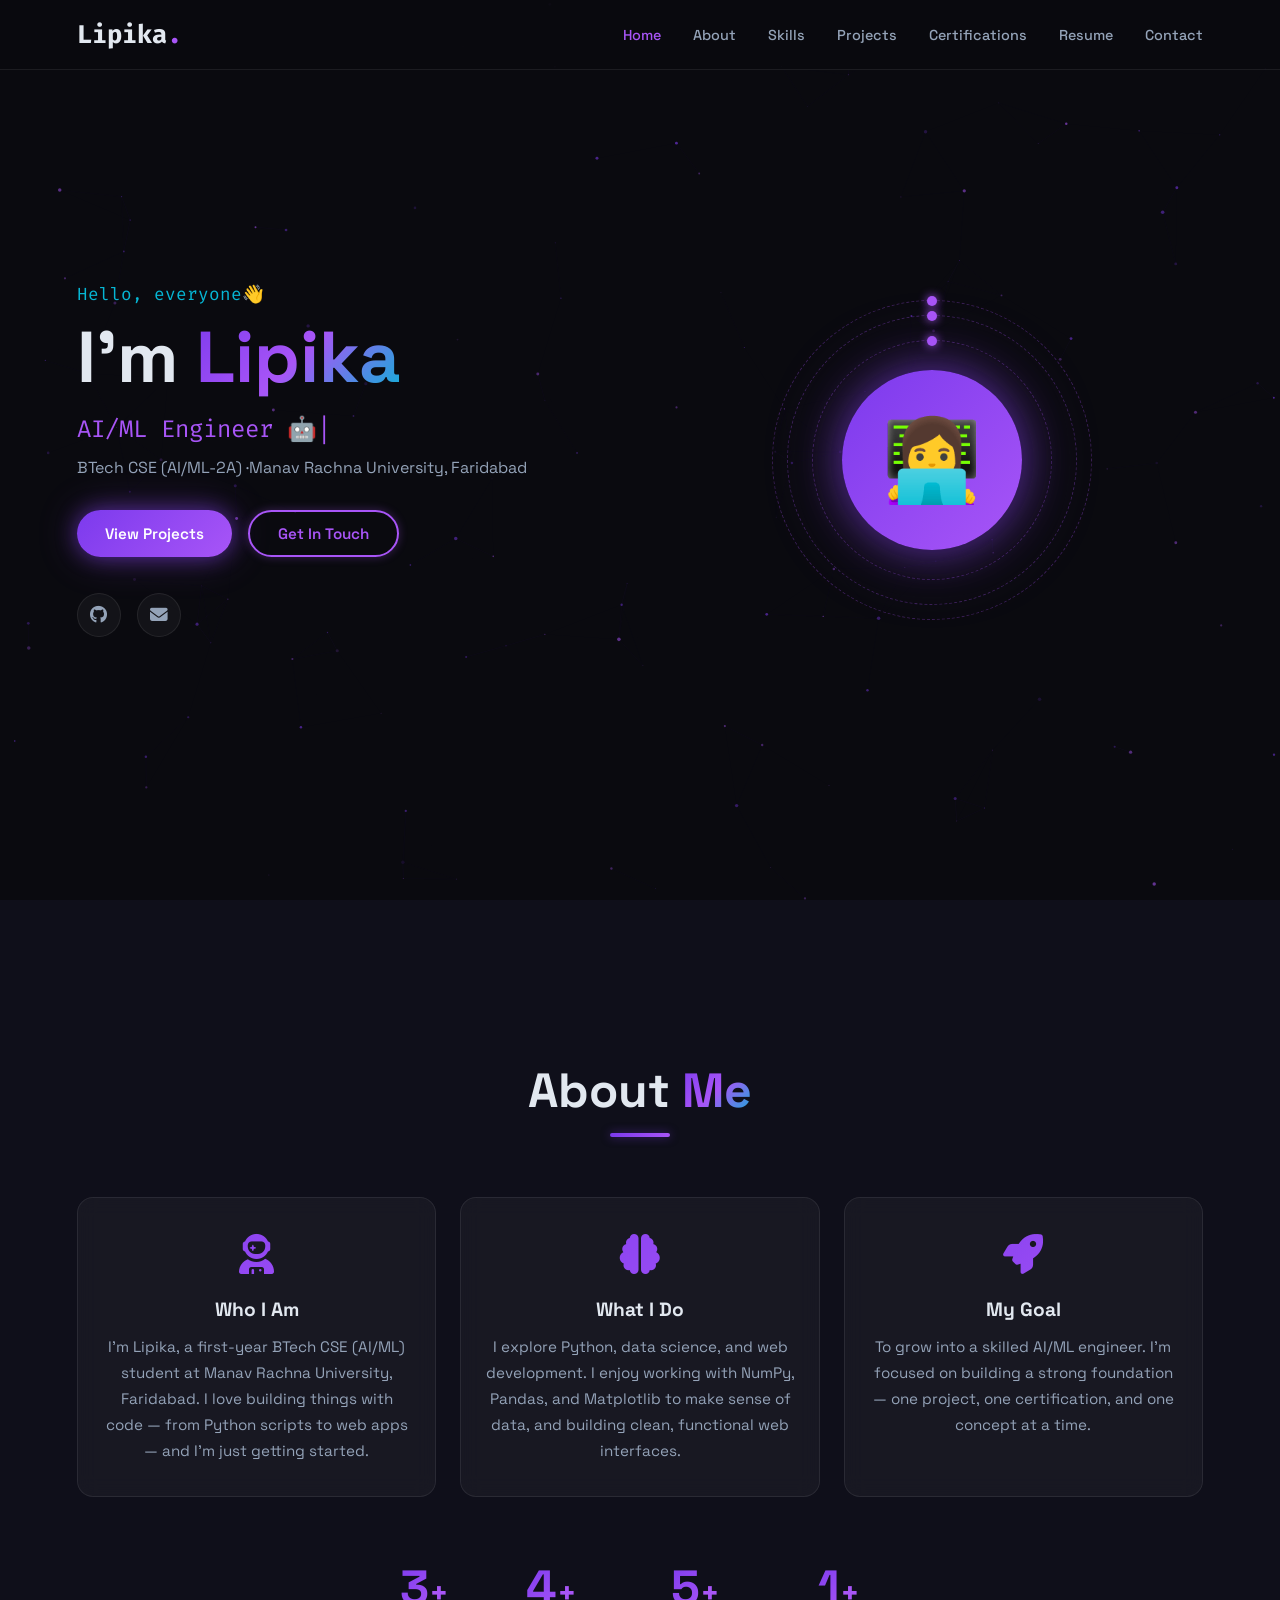
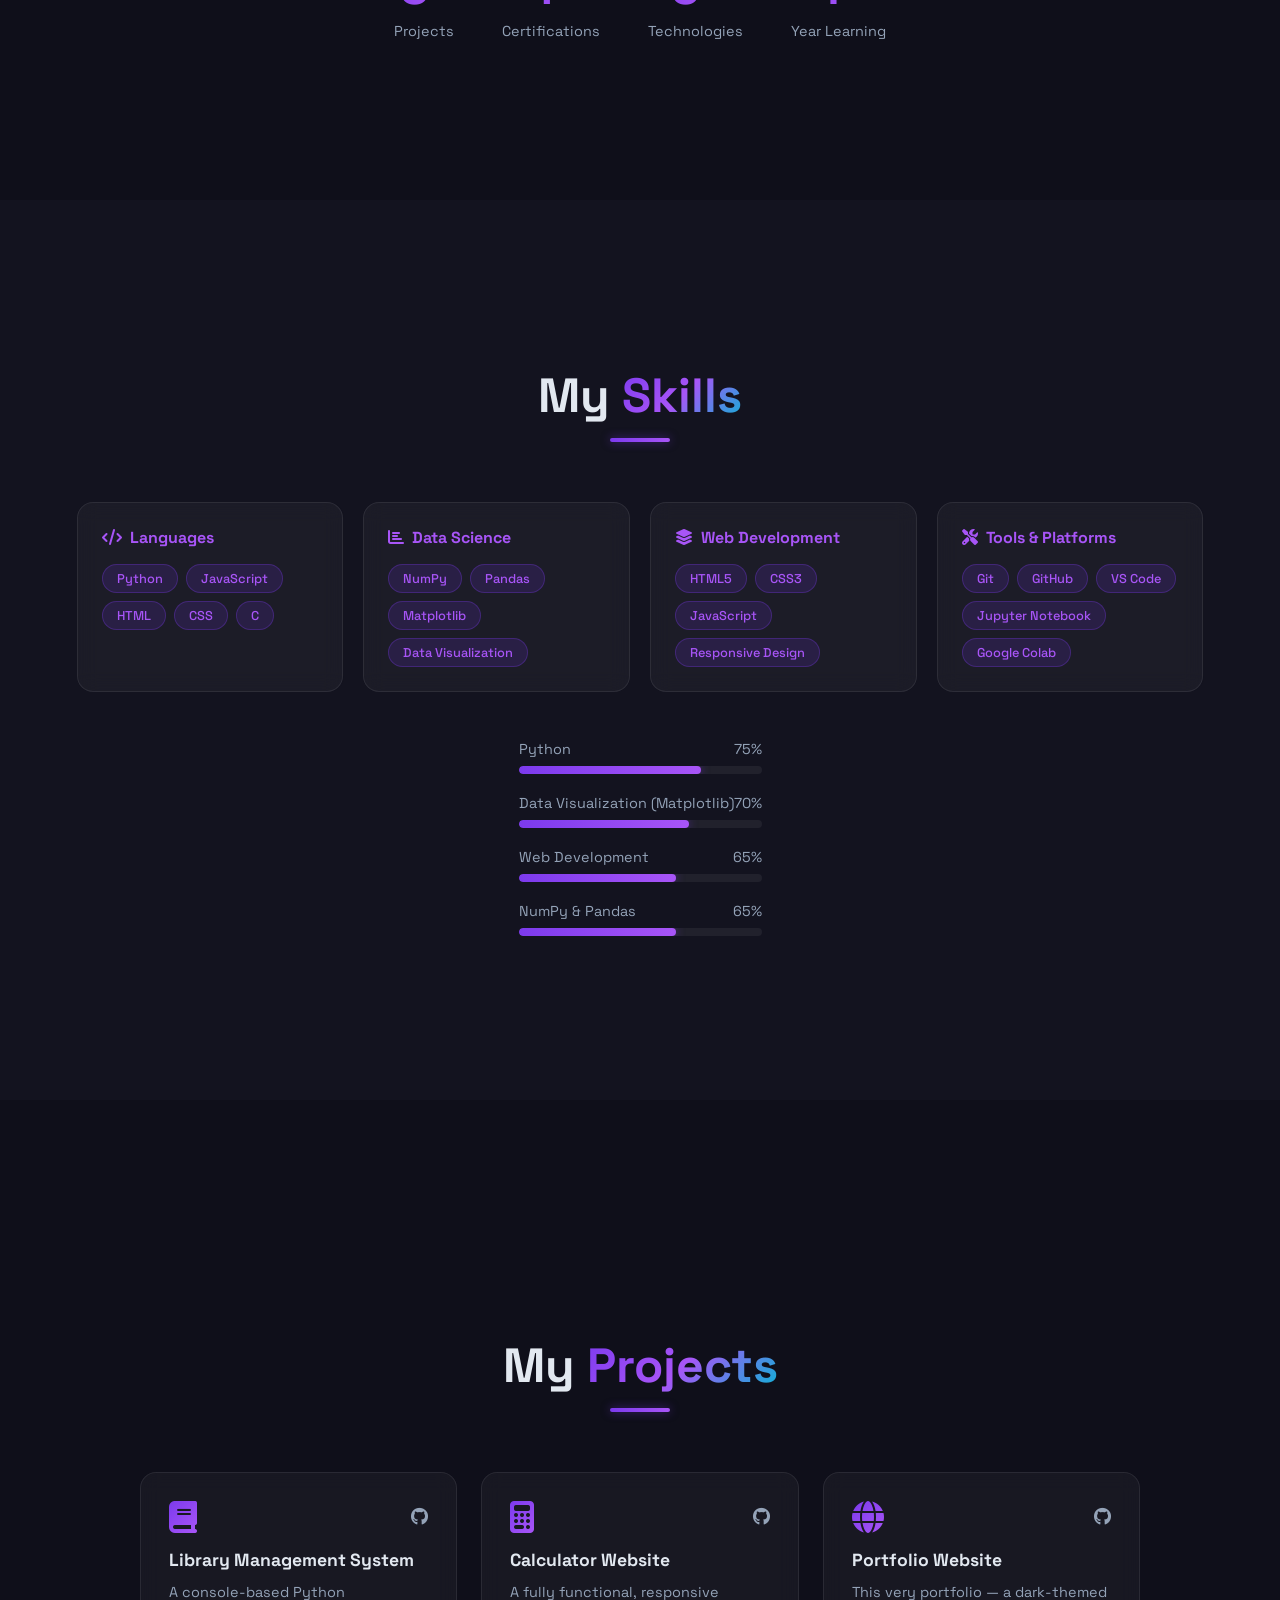
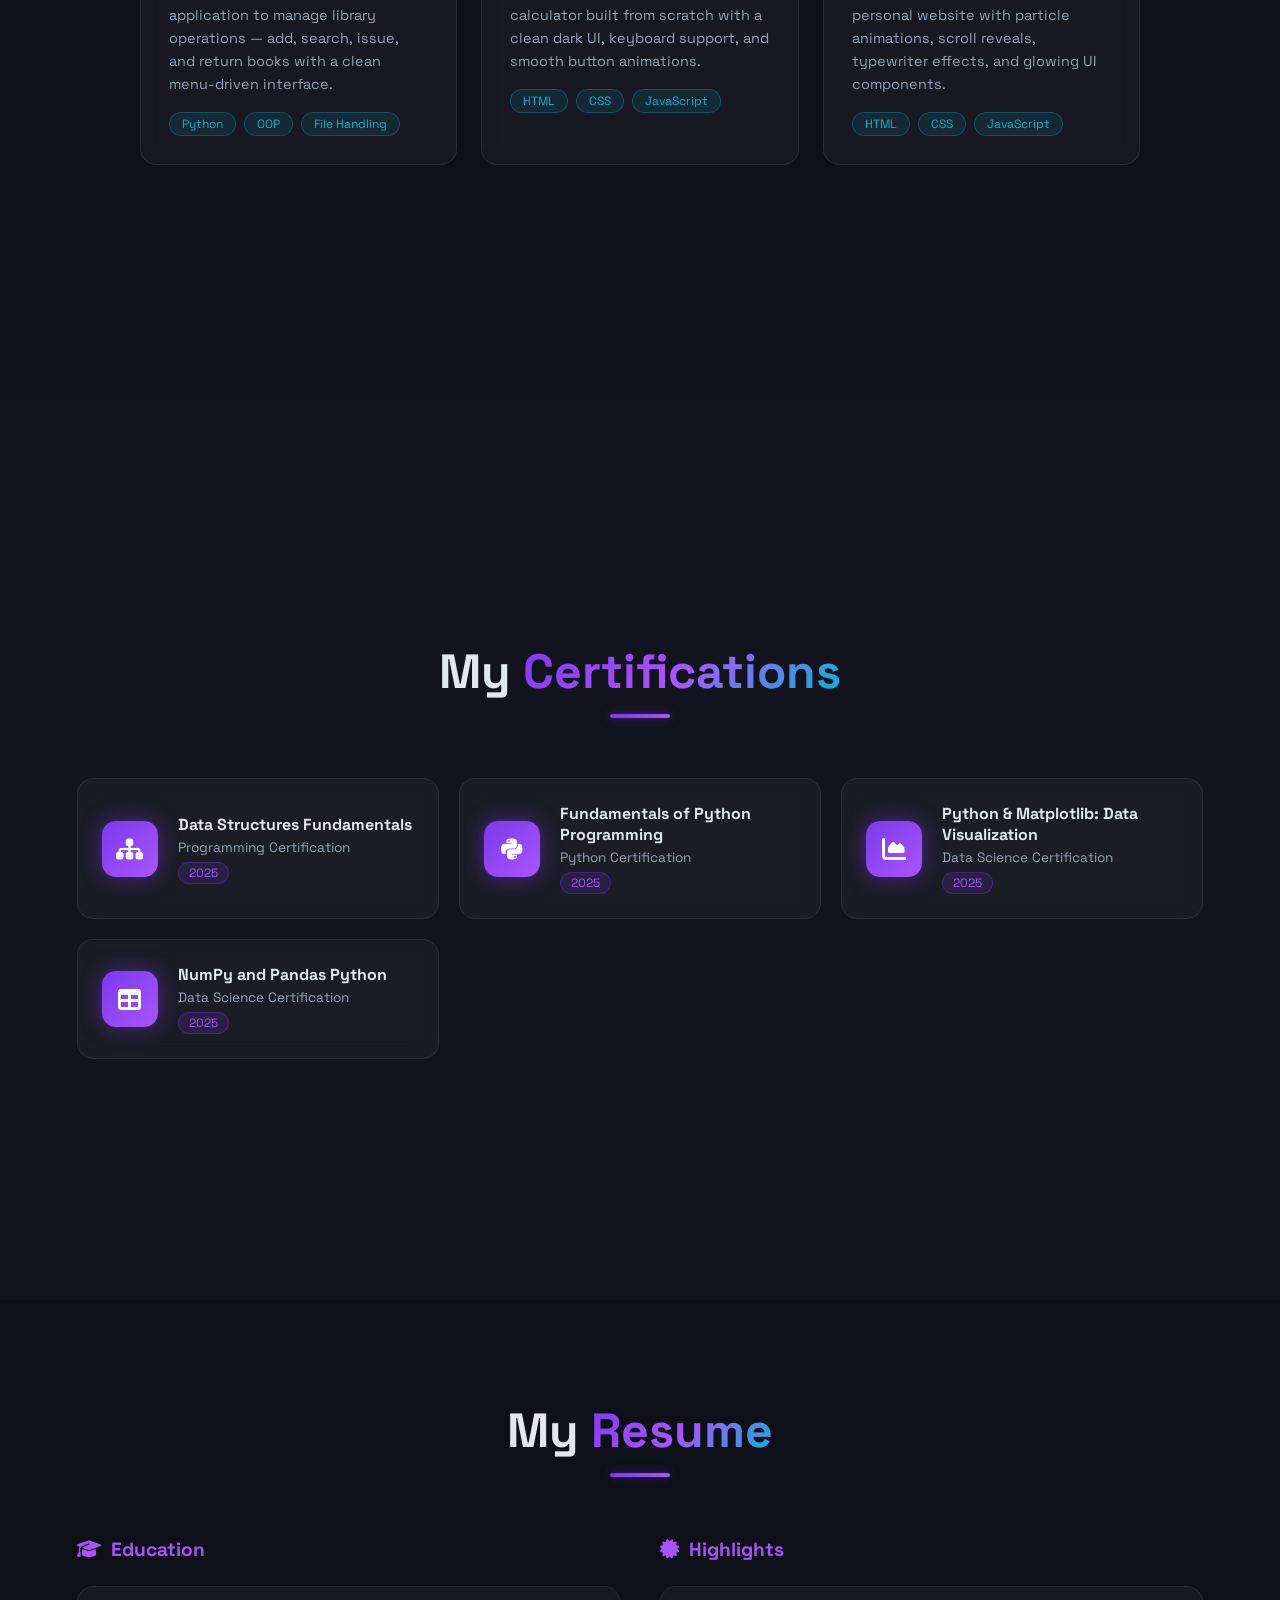
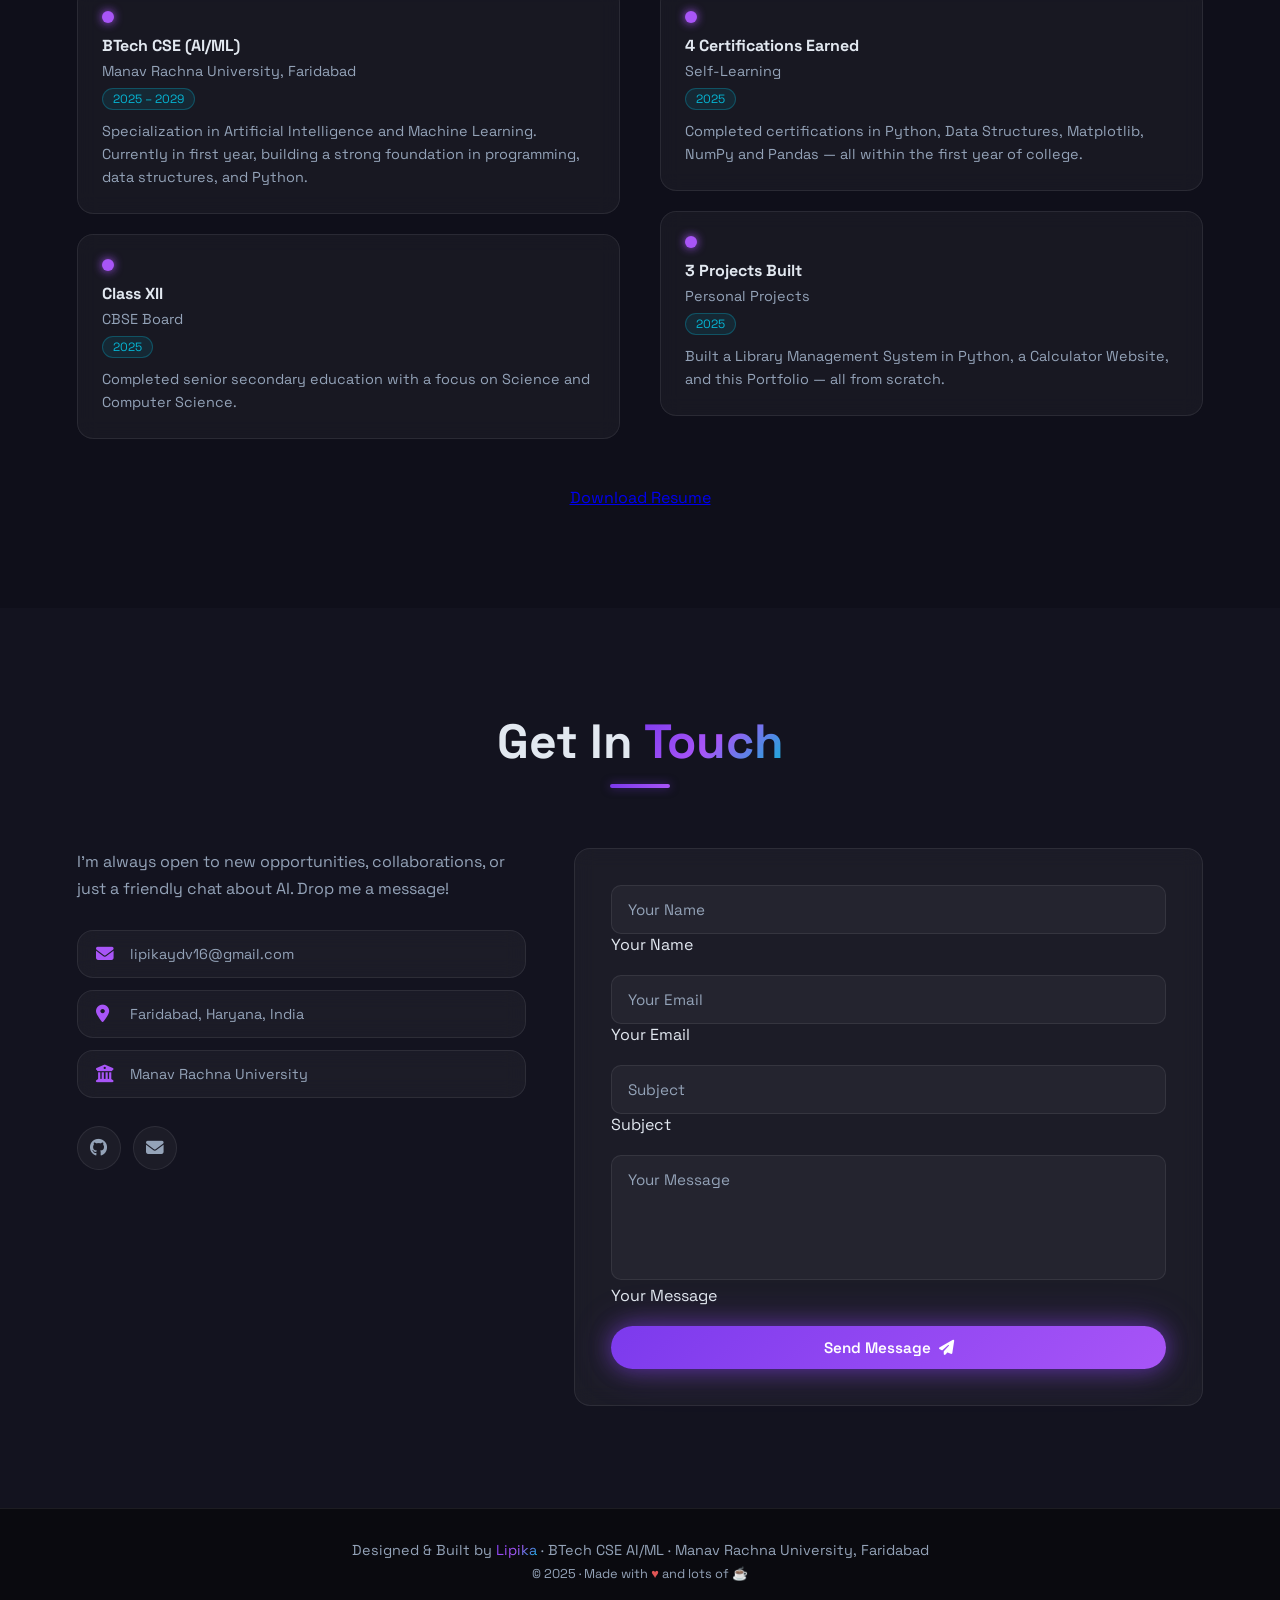
==== commit 941ca115: "fix resume download button" ====
--- a/index.html.html
+++ b/index.html.html
@@ -316,7 +316,9 @@
       </div>
     </div>
     <div class="resume-download">
-     <a href="Lipika.resume.pdf" download>Download Resume</a>
+  <a href="resume.pdf" download target="_blank">
+  Download Resume
+</a>
     </div>
   </section>
 
